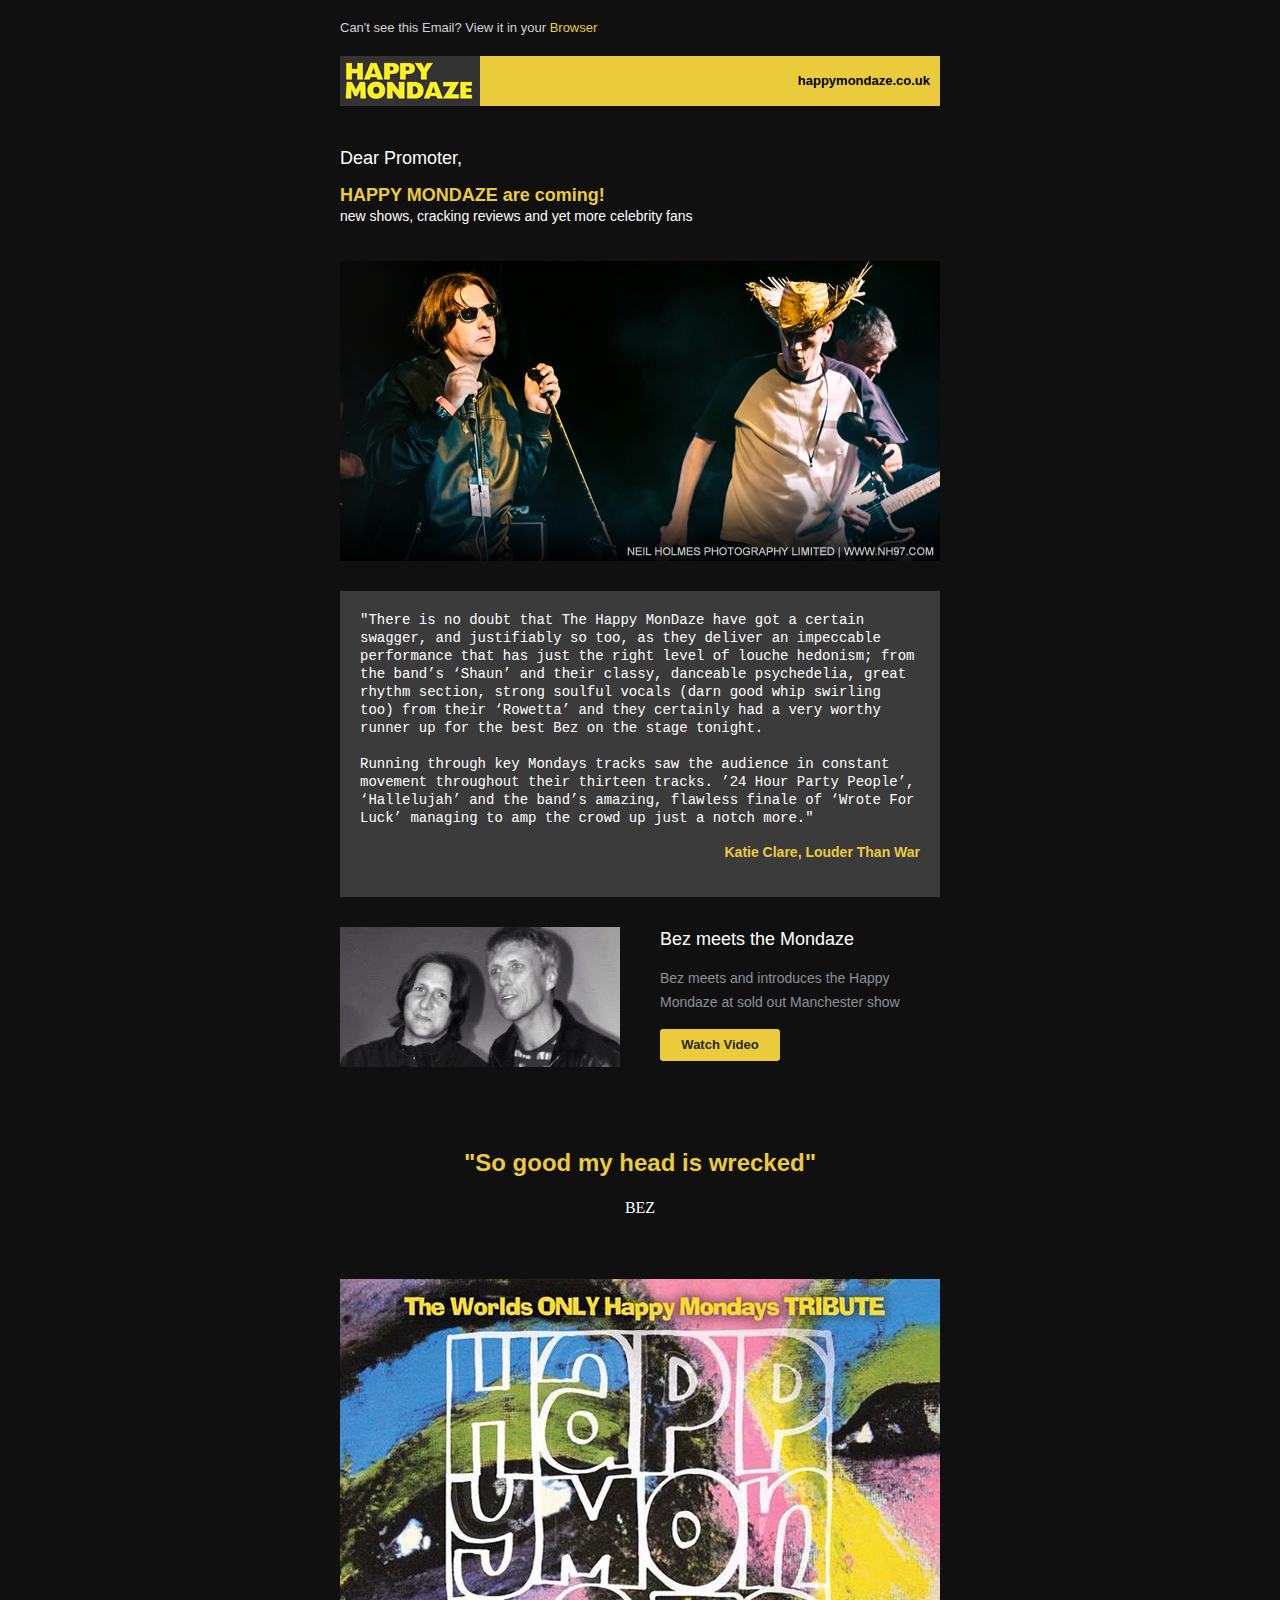
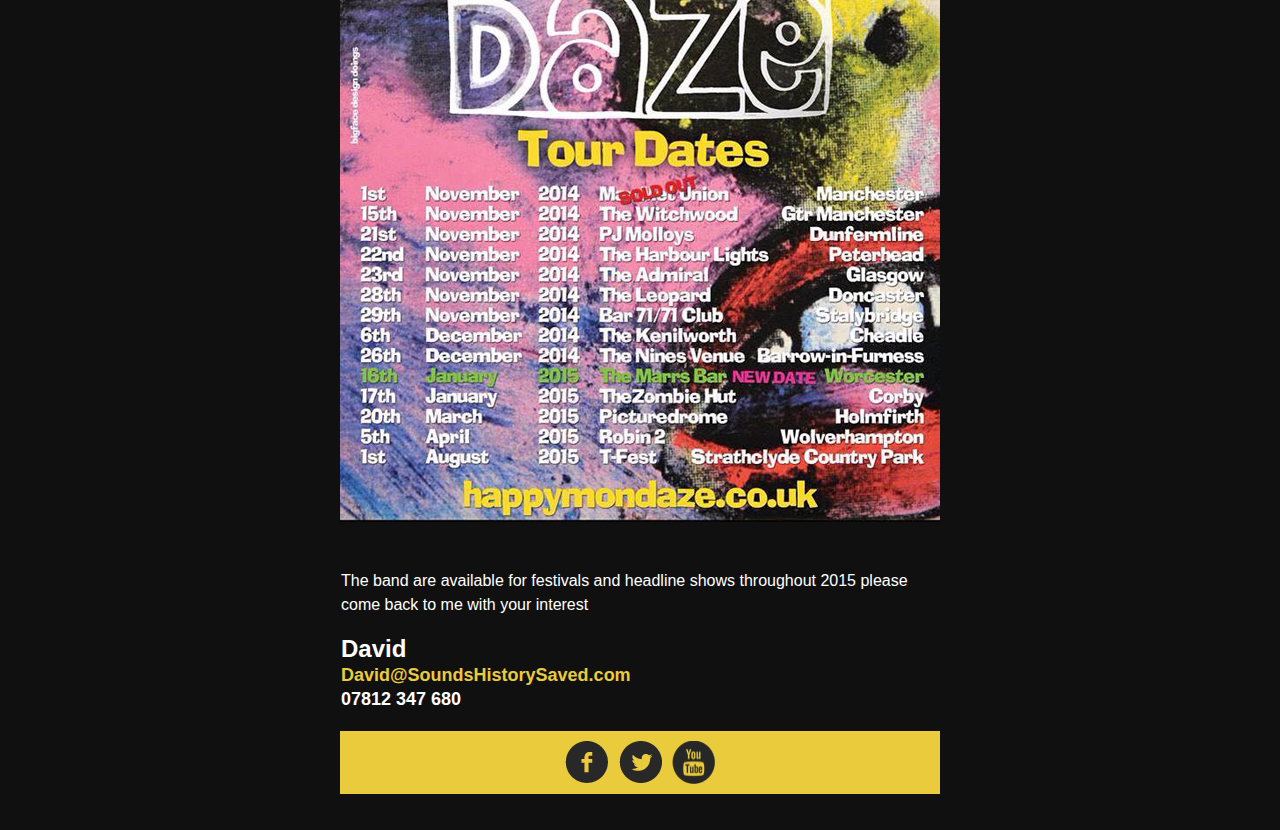
==== mailshot/index.html @ 397bf944 "mailshot" ====
<!DOCTYPE html PUBLIC "-//W3C//DTD XHTML 1.0 Strict//EN" "http://www.w3.org/TR/xhtml1/DTD/xhtml1-strict.dtd">
<html xmlns="http://www.w3.org/1999/xhtml">
   <head>
      <meta http-equiv="Content-Type" content="text/html; charset=utf-8" />
      <meta name="viewport" content="width=device-width, initial-scale=1.0"/>
      <title>Tempo-Responsive Email Template</title>
      
      <style type="text/css">
         /* Client-specific Styles */
         div, p, a, li, td { -webkit-text-size-adjust:none; }
         #outlook a {padding:0;} /* Force Outlook to provide a "view in browser" menu link. */
         html{width: 100%; }
         body{width:100% !important; -webkit-text-size-adjust:100%; -ms-text-size-adjust:100%; margin:0; padding:0; background-color: #101010;}
         /* Prevent Webkit and Windows Mobile platforms from changing default font sizes, while not breaking desktop design. */
         .ExternalClass {width:100%;} /* Force Hotmail to display emails at full width */
         .ExternalClass, .ExternalClass p, .ExternalClass span, .ExternalClass font, .ExternalClass td, .ExternalClass div {line-height: 100%;} /* Force Hotmail to display normal line spacing. */
         #backgroundTable {margin:0; padding:0; width:100% !important; line-height: 100% !important;}
         img {outline:none; text-decoration:none;border:none; -ms-interpolation-mode: bicubic;}
         a img {border:none;}
         .image_fix {display:block;}
         p {margin: 0px 0px !important;}
         table td {border-collapse: collapse;}
         table { border-collapse:collapse; mso-table-lspace:0pt; mso-table-rspace:0pt; }
         a {color: #33b9ff;text-decoration: none;text-decoration:none!important;}
         /*STYLES*/
         table[class=full] { width: 100%; clear: both; }
         /*IPAD STYLES*/
         @media only screen and (max-width: 640px) {
         a[href^="tel"], a[href^="sms"] {
         text-decoration: none;
         color: #33b9ff; /* or whatever your want */
         pointer-events: none;
         cursor: default;
         }
         .mobile_link a[href^="tel"], .mobile_link a[href^="sms"] {
         text-decoration: default;
         color: #33b9ff !important;
         pointer-events: auto;
         cursor: default;
         }
         td[class=right] {text-align: center!important;}
         table[class=devicewidth] {width: 440px!important;}
         table[class=devicewidthinner] {width: 420px!important;}
         img[class=banner] {width: 440px!important;height:220px!important;}
         img[class=col2img] {width: 440px!important;height:220px!important;}
         img[class=poster] {width: 440px!important;height:618px!important;}
         
         
         }
         /*IPHONE STYLES*/
         @media only screen and (max-width: 480px) {
         a[href^="tel"], a[href^="sms"] {
         text-decoration: none;
         color: #33b9ff; /* or whatever your want */
         pointer-events: none;
         cursor: default;
         }
         .mobile_link a[href^="tel"], .mobile_link a[href^="sms"] {
         text-decoration: default;
         color: #33b9ff !important; 
         pointer-events: auto;
         cursor: default;
         }
         table[class=devicewidth] {width: 280px!important;}
         table[class=devicewidthinner] {width: 260px!important;}
         img[class=banner] {width: 280px!important;height:140px!important;}
        img[class=poster] {width: 280px!important;height:393px!important;}     
         img[class=col2img] {width: 280px!important;height:140px!important;}
         
        
         }
      </style>
   </head>
   <body>
<!-- Start of preheader -->
<table width="100%"  cellpadding="0" cellspacing="0" border="0" id="backgroundTable" st-sortable="preheader" " >
   <tbody>
      <tr>
         <td>
            <table width="600" cellpadding="0" cellspacing="0" border="0" align="center" class="devicewidth" ">
               <tbody>
                  <tr>
                     <td width="100%">
                        <table width="600" cellpadding="0" cellspacing="0" border="0" align="center" class="devicewidth">
                           <tbody>
                              <!-- Spacing -->
                              <tr>
                                 <td width="100%" height="20"></td>
                              </tr>
                              <!-- Spacing -->
                              <tr>
                                 <td width="100%" align="left" valign="middle" style="font-family: Helvetica, arial, sans-serif; font-size: 13px; color: #d3d3d3" st-content="preheader" style="background-color: black!important;">
                                    Can't see this Email? View it in your <a href="#" style="text-decoration: none; color: #eacb3c">Browser </a> 
                                 </td>
                              </tr>
                              <!-- Spacing -->
                              <tr>
                                 <td width="100%" height="20"></td>
                              </tr>
                             
                           </tbody>
                        </table>
                     </td>
                  </tr>
               </tbody>
            </table>
         </td>
      </tr>
   </tbody>
</table>
<!-- End of preheader -->

<!-- Start of header -->
<table width="100%"  cellpadding="0" cellspacing="0" border="0" id="backgroundTable" st-sortable="header">
   <tbody>
      <tr>
         <td>
            <table width="600" cellpadding="0" cellspacing="0" border="0" align="center" class="devicewidth">
               <tbody>
                  <tr>
                     <td width="100%">
                        <table width="600" bgcolor="#eacb3c" cellpadding="0" cellspacing="0" border="0" align="center" class="devicewidth">
                           <tbody>
                              <tr>
                                 <td>
                                    <!-- logo -->
                                    <table bgcolor="#333333" width="140" align="left" border="0" cellpadding="0" cellspacing="0" class="devicewidth">
                                       <tbody>
                                          <tr>
                                             <td width="140" height="50" align="center">
                                                <div class="imgpop">
                                                   <a target="_blank" href="#">
                                                   <img src="img/logo.png" alt="" border="0" width="140" height="50" style="display:block; border:none; outline:none; text-decoration:none;">
                                                   </a>
                                                </div>
                                             </td>
                                          </tr>
                                       </tbody>
                                    </table>
                                    <!-- end of logo -->
                                    <!-- start of menu -->
                                    <table bgcolor="#eacb3c" width="250" height="50" border="0" align="right" valign="middle" cellpadding="0" cellspacing="0" border="0" class="devicewidth">
                                       <tbody>
                                          <tr>
                                             <td class="right" height="50" valign="middle" style="font-family: Helvetica, arial, sans-serif; font-size: 13px;color: #282828; text-align: right; padding-right: 10px" st-content="menu">
                                                 <p><strong><a style="color: #000" href="http://www.happymondaze.co.uk">happymondaze.co.uk</a></strong></p>
                                             </td>
                                          </tr>
                                       </tbody>
                                    </table>
                                    <!-- end of menu -->
                                 </td>
                              </tr>
                           </tbody>
                        </table>
                     </td>
                  </tr>
               </tbody>
            </table>
         </td>
      </tr>
   </tbody>
</table>
<!-- End of Header -->


       <!-- Start of preheader -->
<table width="100%"  cellpadding="0" cellspacing="0" border="0" id="backgroundTable" st-sortable="preheader" " >
   <tbody>
      <tr>
         <td>
            <table width="600" cellpadding="0" cellspacing="0" border="0" align="center" class="devicewidth">
               <tbody>
                  <tr>
                     <td width="100%">
                        <table width="600" cellpadding="0" cellspacing="0" border="0" align="center" class="devicewidth">
                           <tbody>
                              <!-- Spacing -->
                              <tr>
                                 <td width="100%" height="20"></td>
                              </tr>
                              <!-- Spacing -->
                                                              <!-- Spacing -->
                              <tr>
                                 <td width="100%" height="20"></td>
                              </tr>
                              <!-- Spacing -->
                              <td style="font-family: Helvetica, arial, sans-serif; font-size: 18px; color: #fff; text-align:left; line-height: 24px;">
                                                            Dear Promoter,</table>
                                                         </td>
                               <!-- Spacing -->
                                                      <tr>
                                                         <td width="100%" height="15" style="font-size:1px; line-height:1px; mso-line-height-rule: exactly;">&nbsp;</td>
                                                      </tr>
                                                      <!-- /Spacing -->
                            </tr>
                         <tr><td style="font-family: Helvetica, arial, sans-serif; font-size: 14px; color: #fff; text-align:left; line-height: 20px;">
                             <span style="color: #eacb3c; font-weight: bold; font-size: 18px; font-family: ">HAPPY MONDAZE are coming!</span> <br>new shows, cracking reviews and yet more celebrity fans
                                                         </td></tr>
                         <tr>
                                                         <td width="100%" height="15" style="font-size:1px; line-height:1px; mso-line-height-rule: exactly;">&nbsp;</td>
                                                      </tr>
                              <!-- Spacing -->
                              <tr>
                                 <td width="100%" height="20"></td>
                              </tr>
                             
                           </tbody>
                        </table>
                     </td>
                  </tr>
               </tbody>
            </table>
         </td>
      </tr>
   </tbody>
</table>
<!-- End of preheader -->

      

<!-- Start of main-banner -->
<table width="100%"  cellpadding="0" cellspacing="0" border="0" id="backgroundTable" st-sortable="banner">
   <tbody>
      <tr>
         <td>
            <table width="600" cellpadding="0" cellspacing="0" border="0" align="center" class="devicewidth">
               <tbody>
                  <tr>
                     <td width="100%">
                        <table width="600" align="center" cellspacing="0" cellpadding="0" border="0" class="devicewidth">
                           <tbody>
                              <tr>
                                 <!-- start of image -->
                                 <td align="center" st-image="banner-image">
                                    <div class="imgpop">
                                       <a target="_blank" href="#"><img width="600" border="0" height="300" alt="" border="0" style="display:block; border:none; outline:none; text-decoration:none;" src="img/shaun-and-bez.png" class="banner"></a>
                                    </div>
                                 </td>
                              </tr>
                           </tbody>
                        </table>
                        <!-- end of image -->
                     </td>
                  </tr>
               </tbody>
            </table>
         </td>
      </tr>
   </tbody>
</table>
<!-- End of main-banner -->  
<!-- Start of seperator -->
<table width="100%"  cellpadding="0" cellspacing="0" border="0" id="backgroundTable" st-sortable="seperator">
   <tbody>
      <tr>
         <td>
            <table width="600" align="center" cellspacing="0" cellpadding="0" border="0" class="devicewidth">
               <tbody>
                  <tr>
                     <td align="center" height="30" style="font-size:1px; line-height:1px;">&nbsp;</td>
                  </tr>
               </tbody>
            </table>
         </td>
      </tr>
   </tbody>
</table>
<!-- End of seperator -->   
    
<!-- start of Full text -->
<table width="100%"  cellpadding="0" cellspacing="0" border="0" id="backgroundTable" st-sortable="full-text">
   <tbody>
      <tr>
         <td>
            <table width="600" cellpadding="0" cellspacing="0" border="0" align="center" class="devicewidth">
               <tbody>
                  <tr>
                     <td width="100%">
                        <table bgcolor="#3b3b3b" width="600" cellpadding="0" cellspacing="0" border="0" align="center" class="devicewidth">
                           <tbody>
                              <!-- Spacing -->
                              <tr>
                                 <td height="20" style="font-size:1px; line-height:1px; mso-line-height-rule: exactly;">&nbsp;</td>
                              </tr>
                              <!-- Spacing -->
                              <tr>
                                 <td>
                                    <table width="560" align="center" cellpadding="0" cellspacing="0" border="0" class="devicewidthinner">
                                       <tbody>
                                          
                                        
                                          <!-- content -->
                                          <tr>
                                             <td style="font-family: Courier New, Helvetica, arial, sans-serif; font-size: 14px; color: #fff;  line-height: 18px;">
                                               "There is no doubt that The Happy MonDaze have got a certain swagger, and justifiably so too, as they deliver an impeccable performance that has just the right level of louche hedonism; from the band’s ‘Shaun’ and their classy, danceable psychedelia, great rhythm section, strong soulful vocals (darn good whip swirling too) from their ‘Rowetta’ and they certainly had a very worthy runner up for the best Bez on the stage tonight.<br><br> Running through key Mondays tracks saw the audience in constant movement throughout their thirteen tracks. ’24 Hour Party People’, ‘Hallelujah’ and the band’s amazing, flawless finale of ‘Wrote For Luck’ managing to amp the crowd up just a notch more."
                                             </td>
                                          </tr>
                                           <!-- Spacing -->
                                          <tr>
                                             <td width="100%" height="15" style="font-size:1px; line-height:1px; mso-line-height-rule: exactly;">&nbsp;</td>
                                          </tr>
                                           <tr>
                                           <td style="font-family: Helvetica, arial, sans-serif; font-size: 14px; color: #eacb3c;  line-height: 20px; text-align: right; font-weight: bold;">Katie Clare, Louder Than War
                                               
                                             </td>
                                               </tr>
                                          <!-- Spacing -->
                                          <!-- End of content -->
                                          <!-- Spacing -->
                                          <tr>
                                             <td width="100%" height="15" style="font-size:1px; line-height:1px; mso-line-height-rule: exactly;">&nbsp;</td>
                                          </tr>
                                          <!-- Spacing -->
                                       </tbody>
                                    </table>
                                 </td>
                              </tr>
                              <!-- Spacing -->
                              <tr>
                                 <td height="20" style="font-size:1px; line-height:1px; mso-line-height-rule: exactly;">&nbsp;</td>
                              </tr>
                              <!-- Spacing -->
                           </tbody>
                        </table>
                     </td>
                  </tr>
               </tbody>
            </table>
         </td>
      </tr>
   </tbody>
</table>
<!-- End of Full Text -->

<!-- Start of seperator -->
<table width="100%"  cellpadding="0" cellspacing="0" border="0" id="backgroundTable" st-sortable="seperator">
   <tbody>
      <tr>
         <td>
            <table width="600" align="center" cellspacing="0" cellpadding="0" border="0" class="devicewidth">
               <tbody>
                  <tr>
                     <td align="center" height="30" style="font-size:1px; line-height:1px;">&nbsp;</td>
                  </tr>
               </tbody>
            </table>
         </td>
      </tr>
   </tbody>
</table>
<!-- End of seperator -->  
<!-- Start of Left Image -->      
<table width="100%"  cellpadding="0" cellspacing="0" border="0" id="backgroundTable" st-sortable="left-image">
   <tbody>
      <tr>
         <td>
            <table width="600" cellpadding="0" cellspacing="0" border="0" align="center" class="devicewidth">
               <tbody>
                  <tr>
                     <td width="100%">
                        <table width="600" cellpadding="0" cellspacing="0" border="0" align="center" class="devicewidth">
                           <tbody>
                              <tr>
                                 <td>
                                    <!-- Start of left column -->
                                    <table width="280" align="left" border="0" cellpadding="0" cellspacing="0" class="devicewidth">
                                       <tbody>
                                          <!-- image -->
                                          <tr>
                                             <td width="280" height="140" align="center" class="devicewidth">
                                                <img src="img/marc-and-bez.png" alt="" border="0" width="280" height="140" style="display:block; border:none; outline:none; text-decoration:none;" class="col2img">
                                             </td>
                                          </tr>
                                          <!-- /image -->
                                       </tbody>
                                    </table>
                                    <!-- end of left column -->
                                    <!-- spacing for mobile devices-->
                                    <table align="left" border="0" cellpadding="0" cellspacing="0" class="mobilespacing">
                                       <tbody>
                                          <tr>
                                             <td width="100%" height="15" style="font-size:1px; line-height:1px; mso-line-height-rule: exactly;">&nbsp;</td>
                                          </tr>
                                       </tbody>
                                    </table>
                                    <!-- end of for mobile devices-->
                                    <!-- start of right column -->
                                    <table width="280" align="right" border="0" cellpadding="0" cellspacing="0" class="devicewidth">
                                       <tbody>
                                          <tr>
                                             <td>
                                                <table width="280" align="center" border="0" cellpadding="0" cellspacing="0" class="devicewidth">
                                                   <tbody>
                                                      <!-- title -->
                                                      <tr>
                                                         <td style="font-family: Helvetica, arial, sans-serif; font-size: 18px; color: #fff; text-align:left; line-height: 24px;">
                                                            Bez meets the Mondaze
                                                         </td>
                                                      </tr>
                                                      <!-- end of title -->
                                                      <!-- Spacing -->
                                                      <tr>
                                                         <td width="100%" height="15" style="font-size:1px; line-height:1px; mso-line-height-rule: exactly;">&nbsp;</td>
                                                      </tr>
                                                      <!-- /Spacing -->
                                                      <!-- content -->
                                                      <tr>
                                                         <td style="font-family: Helvetica, arial, sans-serif; font-size: 14px; color: #889098; text-align:left; line-height: 24px;">
                                                            Bez meets and introduces the Happy Mondaze at sold out Manchester show
                                                         </td>
                                                      </tr>
                                                      <!-- end of content -->
                                                      <!-- Spacing -->
                                                      <tr>
                                                         <td width="100%" height="15" style="font-size:1px; line-height:1px; mso-line-height-rule: exactly;">&nbsp;</td>
                                                      </tr>
                                                      <!-- /Spacing -->
                                                      <!-- read more -->
                                                      <tr>
                                                         <td>
                                                            <table width="120" height="32" bgcolor="#eacb3c" align="left" valign="middle" border="0" cellpadding="0" cellspacing="0" style="border-radius:3px;" st-button="learnmore">
                                                               <tbody>
                                                                  <tr>
                                                                     <td height="9" align="center" style="font-size:1px; line-height:1px;">&nbsp;</td>
                                                                  </tr>
                                                                  <tr>
                                                                     <td height="14" align="center" valign="middle" style="font-family: Helvetica, Arial, sans-serif; font-size: 13px; font-weight:bold;color: #ffffff; text-align:center; line-height: 14px; ; -webkit-text-size-adjust:none;" st-title="fulltext-btn">
                                                                         <a style="text-decoration: none;color: #282828; text-align:center;" href="https://www.facebook.com/video.php?v=1577838332444725&l=3696601178317453922">Watch Video</a>                                                                   </td>
                                                                  </tr>
                                                                  <tr>
                                                                     <td height="9" align="center" style="font-size:1px; line-height:1px;">&nbsp;</td>
                                                                  </tr>
                                                               </tbody>
                                                            </table>
                                                         </td>
                                                      </tr>
                                                      <!-- end of read more -->
                                                   </tbody>
                                                </table>
                                             </td>
                                          </tr>
                                       </tbody>
                                    </table>
                                    <!-- end of right column -->
                                 </td>
                              </tr>
                           </tbody>
                        </table>
                     </td>
                  </tr>
               </tbody>
            </table>
         </td>
      </tr>
   </tbody>
</table>
<!-- End of Left Image -->
<!-- Start of seperator -->
<table width="100%"  cellpadding="0" cellspacing="0" border="0" id="backgroundTable" st-sortable="seperator">
   <tbody>
      <tr>
         <td>
            <table width="600" align="center" cellspacing="0" cellpadding="0" border="0" class="devicewidth">
               <tbody>
                  <tr>
                     <td align="center" height="30" style="font-size:1px; line-height:1px;">&nbsp;</td>
                  </tr>
               </tbody>
            </table>
         </td>
      </tr>
   </tbody>
</table>
<!-- End of seperator -->
<!-- Start of seperator -->
<table width="100%"  cellpadding="0" cellspacing="0" border="0" id="backgroundTable" st-sortable="seperator">
   <tbody>
      <tr>
         <td>
            <table width="600" align="center" cellspacing="0" cellpadding="0" border="0" class="devicewidth">
               <tbody>
                  <tr>
                     <td align="center" height="30" style="font-size:1px; line-height:1px;">&nbsp;</td>
                  </tr>
               </tbody>
            </table>
         </td>
      </tr>
   </tbody>
</table>
<!-- End of seperator -->

<table width="100%" >
   <tbody>
      <tr>
         <td>
            <table width="600" align="center" class="devicewidth" >
               <tbody>
                  <tr>
                      <td align="center" ><h2 style="font-family: Arial, sans-serif; color: #eacb3c;">"So good my head is wrecked"</h2></td>
                  </tr>
                   <tr>
                   <td align="center" style="color: white;">BEZ</td>
                   </tr>
               </tbody>
            </table>
         </td>
      </tr>
   </tbody>
</table>

<!-- Start of seperator -->
<table width="100%"  cellpadding="0" cellspacing="0" border="0" id="backgroundTable" st-sortable="seperator">
   <tbody>
      <tr>
         <td>
            <table width="600" align="center" cellspacing="0" cellpadding="0" border="0" class="devicewidth">
               <tbody>
                  <tr>
                     <td align="center" height="30" style="font-size:1px; line-height:1px;">&nbsp;</td>
                  </tr>
               </tbody>
            </table>
         </td>
      </tr>
   </tbody>
</table>
<!-- End of seperator -->

<!-- Start of seperator -->
<table width="100%"  cellpadding="0" cellspacing="0" border="0" id="backgroundTable" st-sortable="seperator">
   <tbody>
      <tr>
         <td>
            <table width="600" align="center" cellspacing="0" cellpadding="0" border="0" class="devicewidth">
               <tbody>
                  <tr>
                     <td align="center" height="30" style="font-size:1px; line-height:1px;">&nbsp;</td>
                  </tr>
               </tbody>
            </table>
         </td>
      </tr>
   </tbody>
</table>
<!-- End of seperator -->


<!-- Start of main-banner -->
<table width="100%"  cellpadding="0" cellspacing="0" border="0" id="backgroundTable" st-sortable="banner">
   <tbody>
      <tr>
         <td>
            <table width="600" cellpadding="0" cellspacing="0" border="0" align="center" class="devicewidth">
               <tbody>
                  <tr>
                     <td width="100%">
                        <table width="600" align="center" cellspacing="0" cellpadding="0" border="0" class="devicewidth">
                           <tbody>
                              <tr>
                                 <!-- start of image -->
                                 <td align="center" st-image="banner-image">
                                    <div class="imgpop">
                                       <a target="_blank" href="#"><img width="600" border="0" height="843" alt="" border="0" style="display:block; border:none; outline:none; text-decoration:none;" src="img/tour-poster.png" class="poster"></a>
                                    </div>
                                 </td>
                              </tr>
                           </tbody>
                        </table>
                        <!-- end of image -->
                     </td>
                  </tr>
               </tbody>
            </table>
         </td>
      </tr>
   </tbody>
</table>
<!-- End of main-banner -->  
<!-- Start of seperator -->
<table width="100%"  cellpadding="0" cellspacing="0" border="0" id="backgroundTable" st-sortable="seperator">
   <tbody>
      <tr>
         <td>
            <table width="600" align="center" cellspacing="0" cellpadding="0" border="0" class="devicewidth">
               <tbody>
                  <tr>
                     <td align="center" height="30" style="font-size:1px; line-height:1px;">&nbsp;</td>
                  </tr>
               </tbody>
            </table>
         </td>
      </tr>
   </tbody>
</table>
<!-- End of seperator --> 

                                    <!-- spacing for mobile devices-->
                                    <table align="left" border="0" cellpadding="0" cellspacing="0" class="mobilespacing">
                                       <tbody>
                                          <tr>
                                             <td width="100%" height="15" style="font-size:1px; line-height:1px; mso-line-height-rule: exactly;">&nbsp;</td>
                                          </tr>
                                       </tbody>
                                    </table>
                                    <!-- end of for mobile devices-->
                                    


<table width="100%" >
   <tbody>
      <tr>
         <td>
            <table width="600" align="center" class="devicewidth" >
               <tbody style="font-family: Arial, sans-serif;">
                  <tr>
                      <td align="left" ><p style="color: #fff; line-height: 1.5;">The band are available for festivals and headline shows throughout 2015 please come back to me with your interest</p><h2 style="color: #fff; line-height: 1.0;">David<br><span style="font-size: 18px;"><a href="mailto:david@soundshistorysaved.com" style="color: #eacb3c;">David@SoundsHistorySaved.com</a><br>07812 347 680</a></span></h2></td>
                  </tr>
                   
               </tbody>
            </table>
         </td>
      </tr>
   </tbody>
</table>

<!-- Start of footer -->
<table width="100%"  cellpadding="0" cellspacing="0" border="0" id="backgroundTable" st-sortable="footer">
   <tbody>
      <tr>
         <td>
            <table width="600" bgcolor="#eacb3c" cellpadding="0" cellspacing="0" border="0" align="center" class="devicewidth">
               <tbody>
                  <tr>
                     <td width="100%">
                        <table bgcolor="#eacb3c" width="600" cellpadding="0" cellspacing="0" border="0" align="center" class="devicewidth">
                           <tbody>
                              <!-- Spacing -->
                              <tr>
                                 <td height="10" style="font-size:1px; line-height:1px; mso-line-height-rule: exactly;">&nbsp;</td>
                              </tr>
                              <!-- Spacing -->
                              <tr>
                                 <td>
                                    <!-- Social icons -->
                                    <table  width="150" align="center" border="0" cellpadding="0" cellspacing="0" class="devicewidth">
                                       <tbody>
                                          <tr>
                                             <td width="43" height="43" align="center">
                                                <div class="imgpop">
                                                   <a target="_blank" href="http://www.facebook.com/happymondaze">
                                                   <img src="img/facebook.png" alt="" border="0" width="43" height="43" style="display:block; border:none; outline:none; text-decoration:none;">
                                                   </a>
                                                </div>
                                             </td>
                                             <td align="left" width="20" style="font-size:1px; line-height:1px;">&nbsp;</td>
                                             <td width="43" height="43" align="center">
                                                <div class="imgpop">
                                                   <a target="_blank" href="http://www.twitter.com/happymondaze">
                                                   <img src="img/twitter.png" alt="" border="0" width="43" height="43" style="display:block; border:none; outline:none; text-decoration:none;">
                                                   </a>
                                                </div>
                                             </td>
                                             <td align="left" width="20" style="font-size:1px; line-height:1px;">&nbsp;</td>
                                             <td width="43" height="43" align="center">
                                                <div class="imgpop">
                                                   <a target="_blank" href="http://www.youtube.com/thehappymondaze">
                                                   <img src="img/youtube.png" alt="" border="0" width="43" height="43" style="display:block; border:none; outline:none; text-decoration:none;">
                                                   </a>
                                                </div>
                                             </td>
                                          </tr>
                                       </tbody>
                                    </table>
                                    <!-- end of Social icons -->
                                 </td>
                              </tr>
                              <!-- Spacing -->
                              <tr>
                                 <td height="10" style="font-size:1px; line-height:1px; mso-line-height-rule: exactly;">&nbsp;</td>
                              </tr>
                              <!-- Spacing -->
                           </tbody>
                        </table>
                     </td>
                  </tr>
               </tbody>
            </table>
         </td>
      </tr>
   </tbody>
</table>
<!-- End of footer -->
<!-- Start of Postfooter -->
<table width="100%"  cellpadding="0" cellspacing="0" border="0" id="backgroundTable" st-sortable="postfooter" >
   <tbody>
      <tr>
         <td>
            <table width="600" cellpadding="0" cellspacing="0" border="0" align="center" class="devicewidth">
               <tbody>
                  <!-- Spacing -->
                  <tr>
                     <td width="100%" height="20"></td>
                  </tr>
                  <!-- Spacing -->
                  <tr>
                     &nbsp;
                  </tr>
                 
               </tbody>
            </table>
         </td>
      </tr>
   </tbody>
</table>
<!-- End of postfooter -->      
   </body>
   </html>
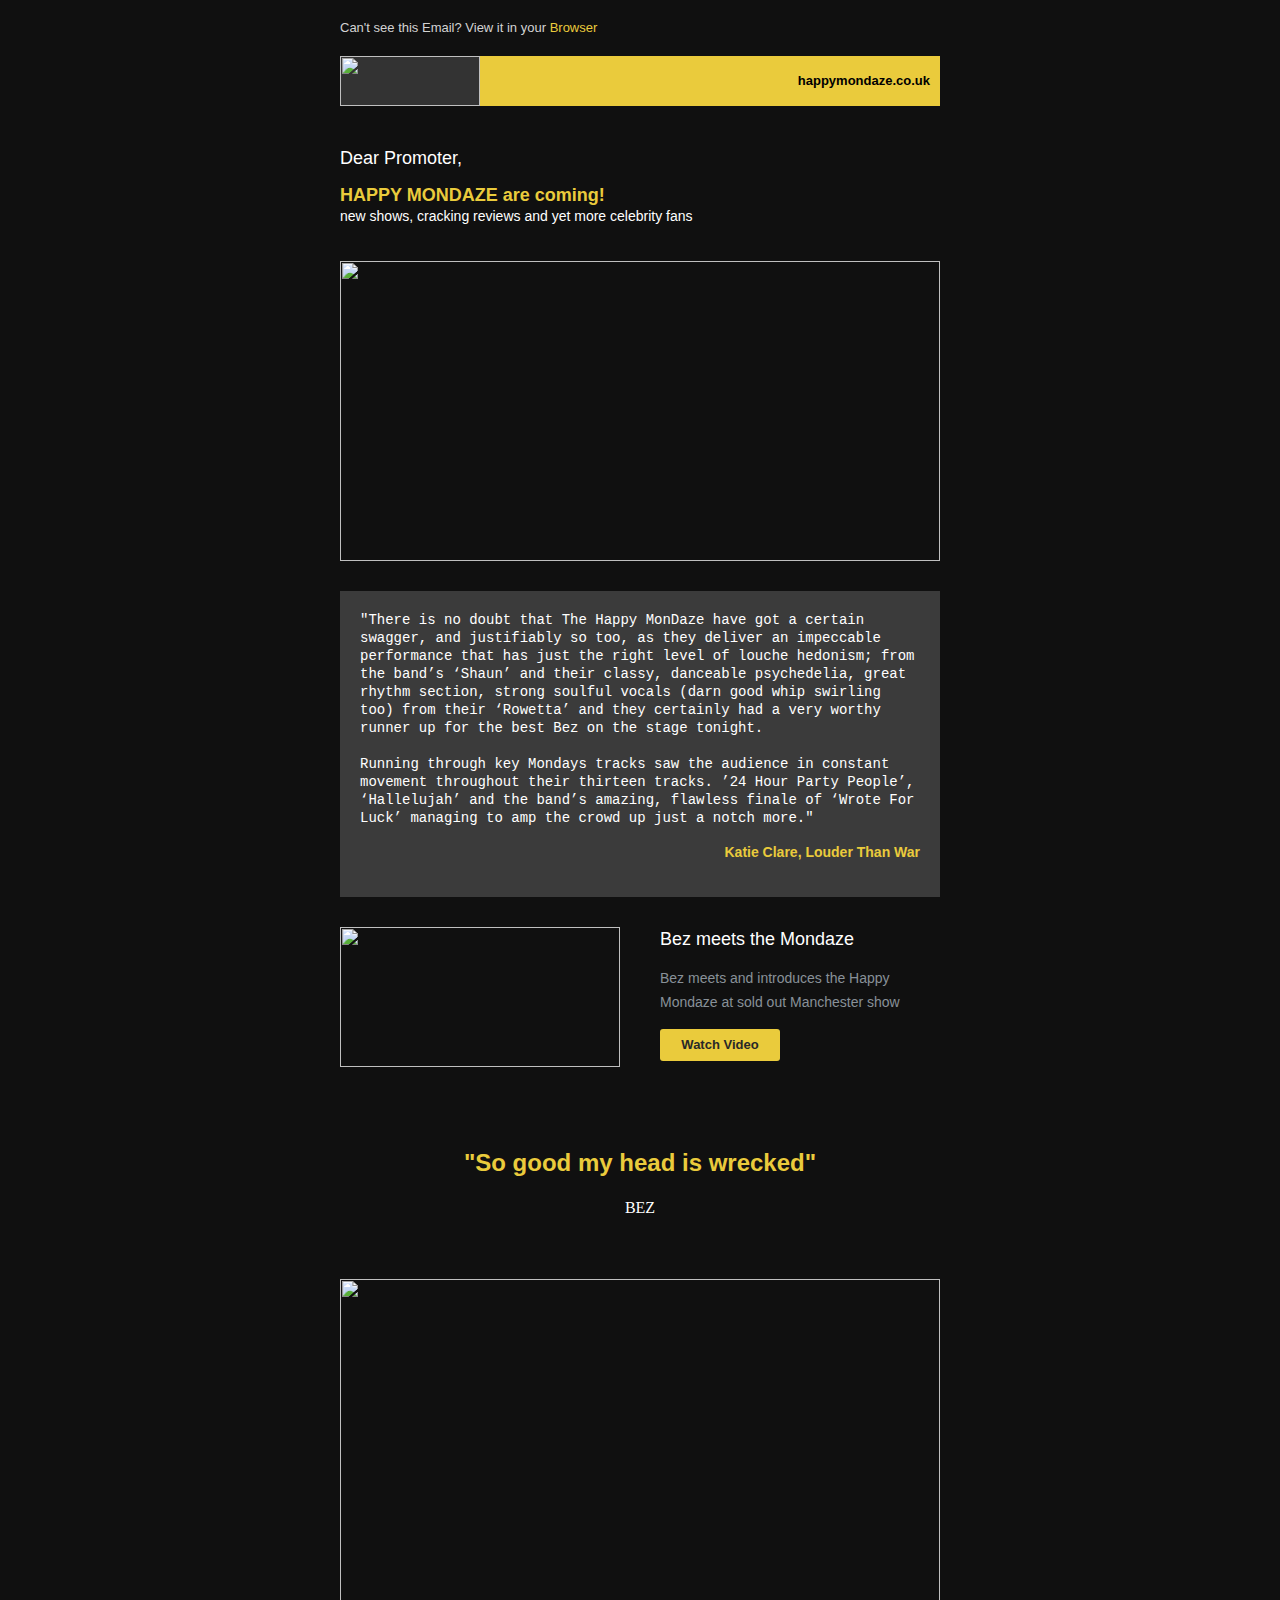
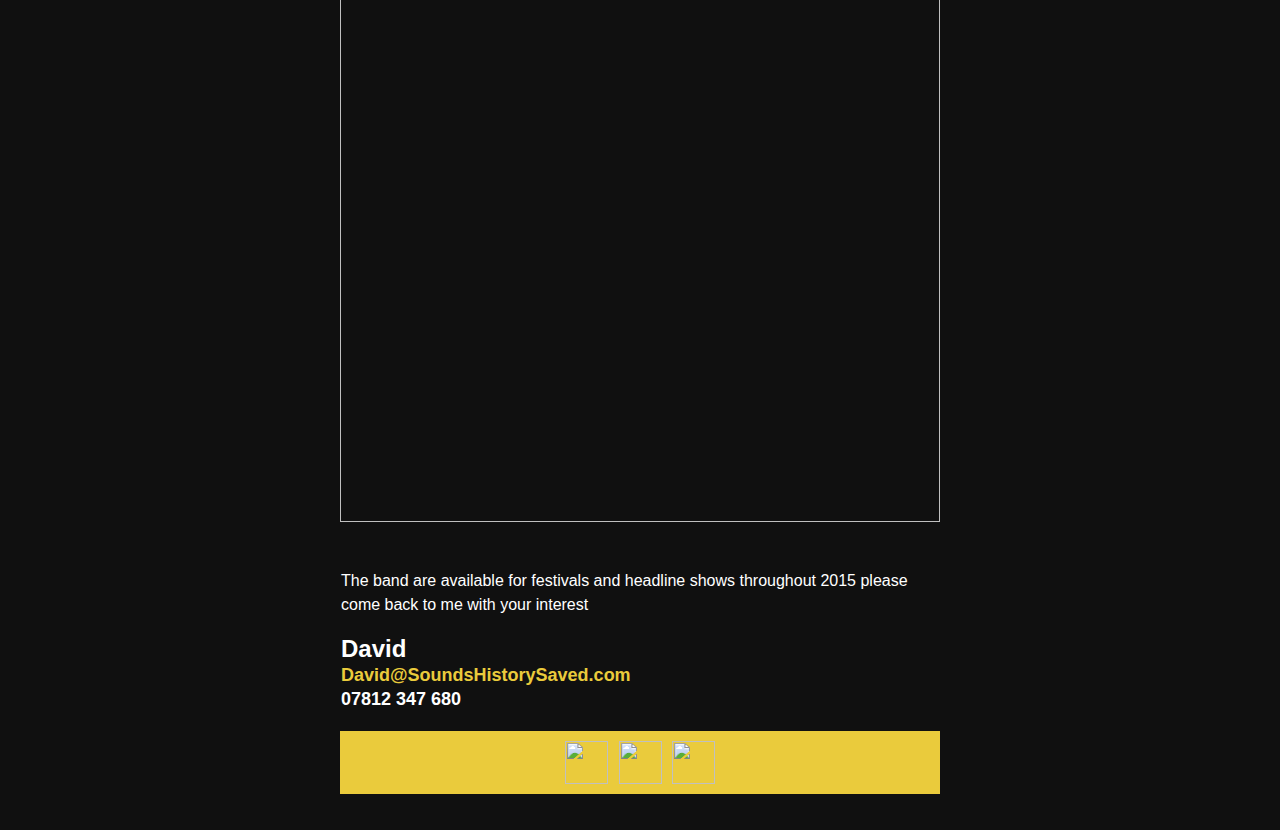
==== commit 32e1593e: "absolute paths" ====
--- a/mailshot/index.html
+++ b/mailshot/index.html
@@ -131,7 +131,7 @@
                                              <td width="140" height="50" align="center">
                                                 <div class="imgpop">
                                                    <a target="_blank" href="#">
-                                                   <img src="img/logo.png" alt="" border="0" width="140" height="50" style="display:block; border:none; outline:none; text-decoration:none;">
+                                                   <img src="http://www.happymondaze.co.uk/img/logo.png" alt="" border="0" width="140" height="50" style="display:block; border:none; outline:none; text-decoration:none;">
                                                    </a>
                                                 </div>
                                              </td>
@@ -235,7 +235,7 @@
                                  <!-- start of image -->
                                  <td align="center" st-image="banner-image">
                                     <div class="imgpop">
-                                       <a target="_blank" href="#"><img width="600" border="0" height="300" alt="" border="0" style="display:block; border:none; outline:none; text-decoration:none;" src="img/shaun-and-bez.png" class="banner"></a>
+                                       <a target="_blank" href="#"><img width="600" border="0" height="300" alt="" border="0" style="display:block; border:none; outline:none; text-decoration:none;" src="http://happymondaze.co.uk/mailshot/img/shaun-and-bez.png" class="banner"></a>
                                     </div>
                                  </td>
                               </tr>
@@ -370,7 +370,7 @@
                                           <!-- image -->
                                           <tr>
                                              <td width="280" height="140" align="center" class="devicewidth">
-                                                <img src="img/marc-and-bez.png" alt="" border="0" width="280" height="140" style="display:block; border:none; outline:none; text-decoration:none;" class="col2img">
+                                                <img src="http://happymondaze.co.uk/mailshot/img/marc-and-bez.png" alt="" border="0" width="280" height="140" style="display:block; border:none; outline:none; text-decoration:none;" class="col2img">
                                              </td>
                                           </tr>
                                           <!-- /image -->
@@ -563,7 +563,7 @@
                                  <!-- start of image -->
                                  <td align="center" st-image="banner-image">
                                     <div class="imgpop">
-                                       <a target="_blank" href="#"><img width="600" border="0" height="843" alt="" border="0" style="display:block; border:none; outline:none; text-decoration:none;" src="img/tour-poster.png" class="poster"></a>
+                                       <a target="_blank" href="#"><img width="600" border="0" height="843" alt="" border="0" style="display:block; border:none; outline:none; text-decoration:none;" src="http://happymondaze.co.uk/mailshot/img/tour-poster.png" class="poster"></a>
                                     </div>
                                  </td>
                               </tr>
@@ -651,7 +651,7 @@
                                              <td width="43" height="43" align="center">
                                                 <div class="imgpop">
                                                    <a target="_blank" href="http://www.facebook.com/happymondaze">
-                                                   <img src="img/facebook.png" alt="" border="0" width="43" height="43" style="display:block; border:none; outline:none; text-decoration:none;">
+                                                   <img src="http://happymondaze.co.uk/mailshot/img/facebook.png" alt="" border="0" width="43" height="43" style="display:block; border:none; outline:none; text-decoration:none;">
                                                    </a>
                                                 </div>
                                              </td>
@@ -659,7 +659,7 @@
                                              <td width="43" height="43" align="center">
                                                 <div class="imgpop">
                                                    <a target="_blank" href="http://www.twitter.com/happymondaze">
-                                                   <img src="img/twitter.png" alt="" border="0" width="43" height="43" style="display:block; border:none; outline:none; text-decoration:none;">
+                                                   <img src="http://happymondaze.co.uk/mailshot/img/twitter.png" alt="" border="0" width="43" height="43" style="display:block; border:none; outline:none; text-decoration:none;">
                                                    </a>
                                                 </div>
                                              </td>
@@ -667,7 +667,7 @@
                                              <td width="43" height="43" align="center">
                                                 <div class="imgpop">
                                                    <a target="_blank" href="http://www.youtube.com/thehappymondaze">
-                                                   <img src="img/youtube.png" alt="" border="0" width="43" height="43" style="display:block; border:none; outline:none; text-decoration:none;">
+                                                   <img src="http://happymondaze.co.uk/mailshot/img/youtube.png" alt="" border="0" width="43" height="43" style="display:block; border:none; outline:none; text-decoration:none;">
                                                    </a>
                                                 </div>
                                              </td>
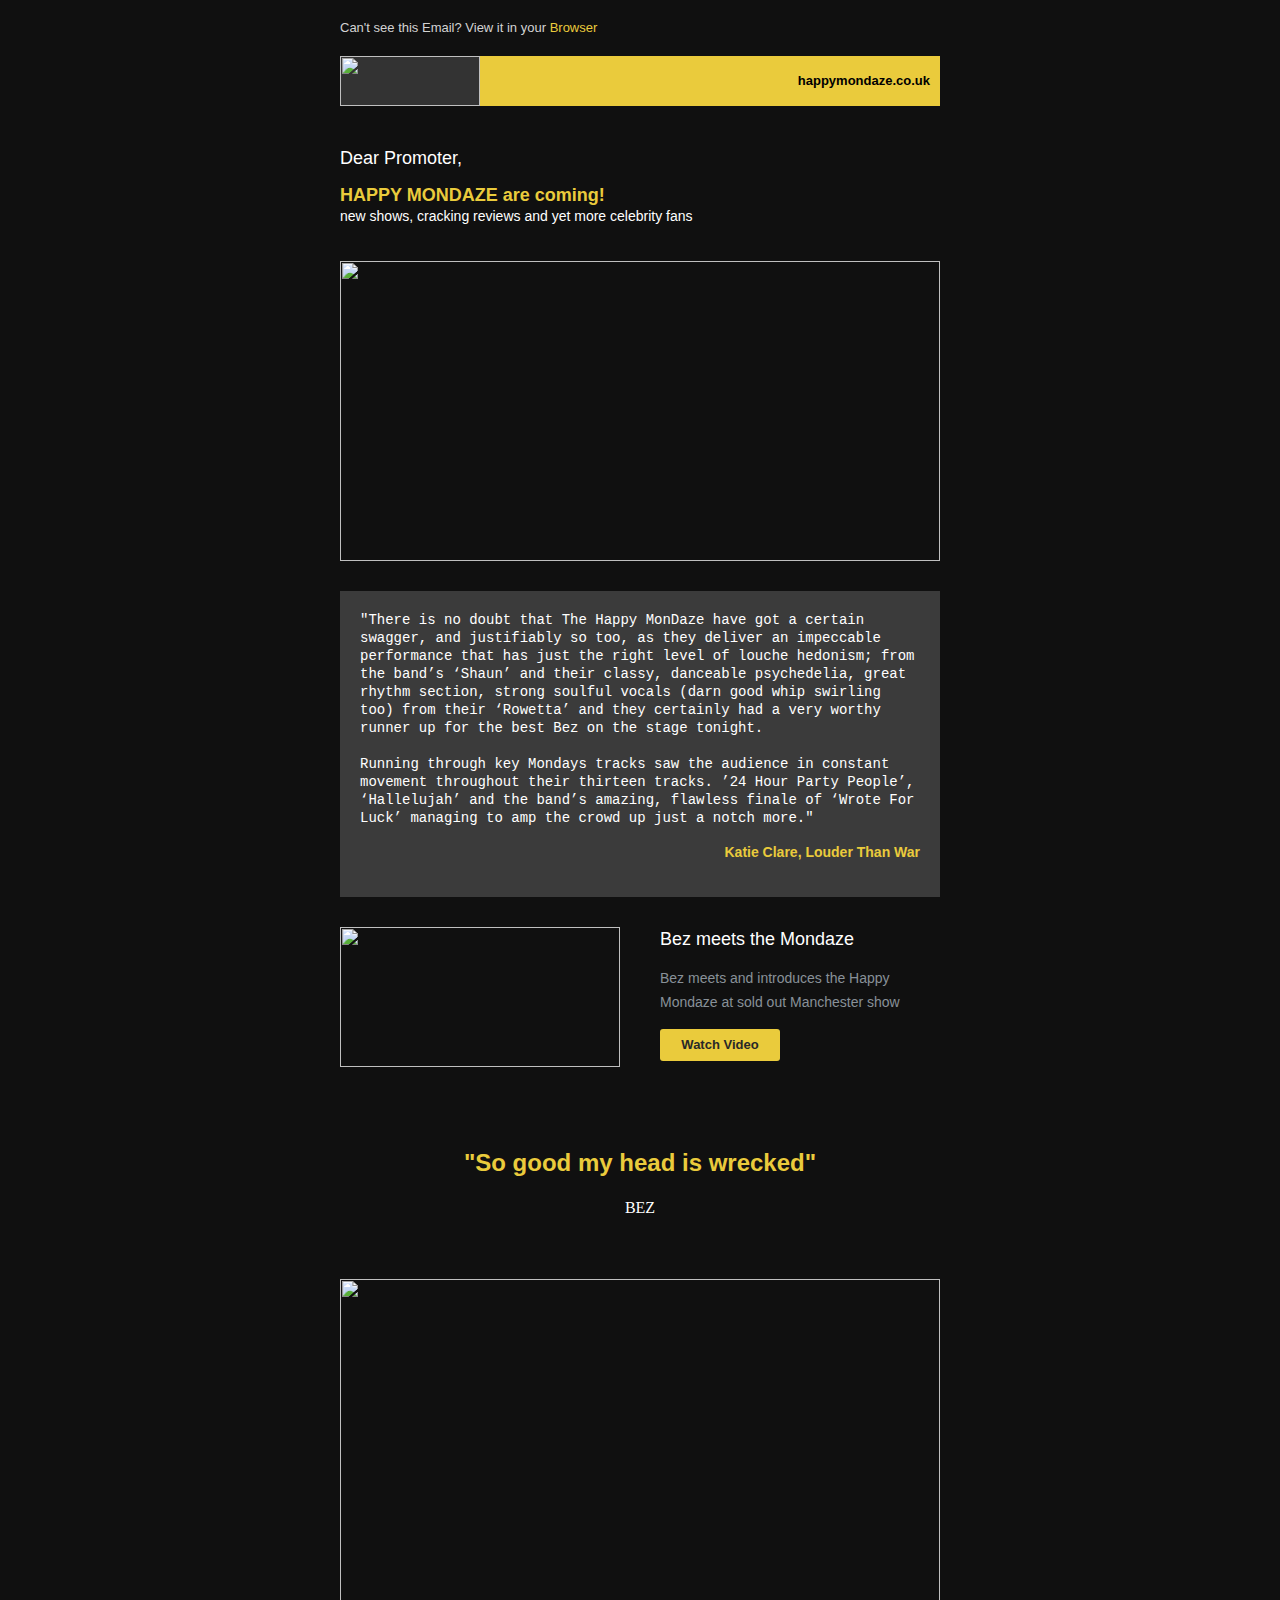
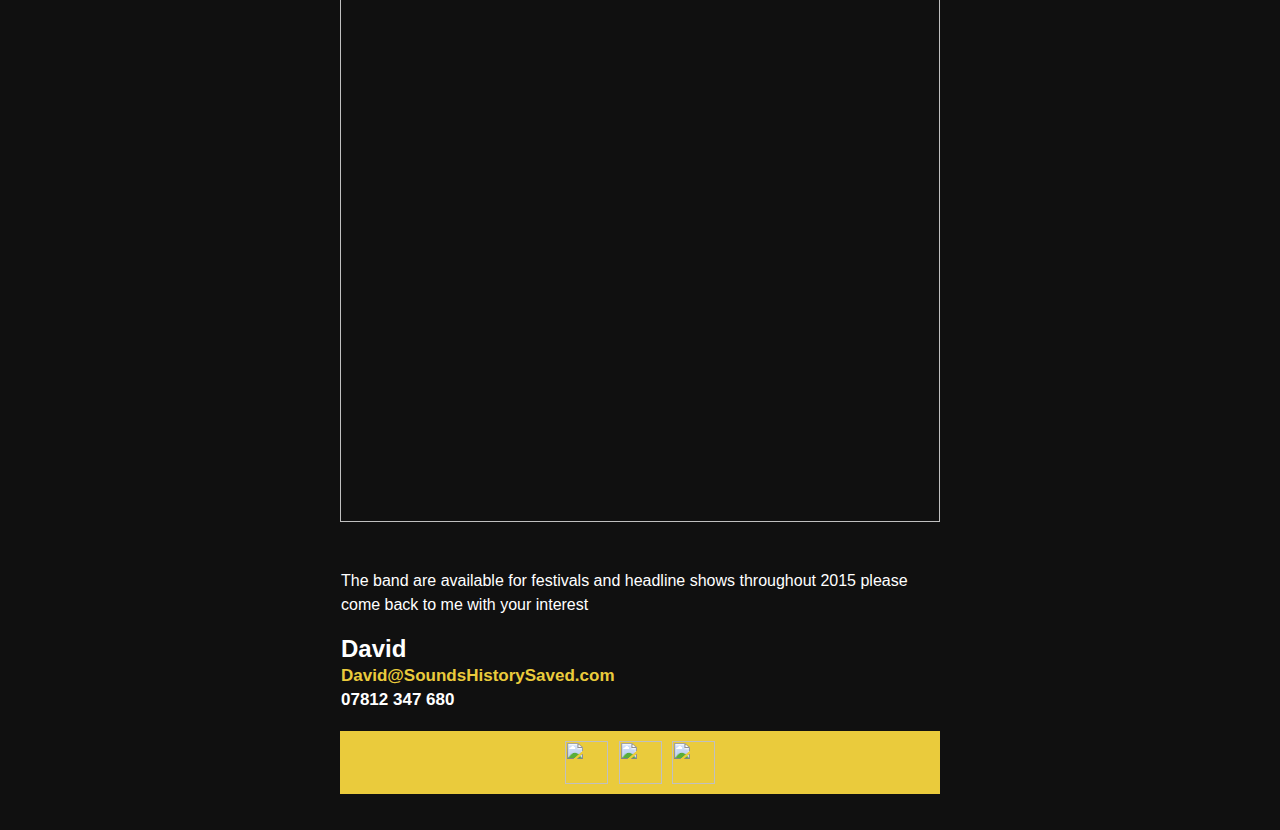
==== commit 00141d1b: "background" ====
--- a/mailshot/index.html
+++ b/mailshot/index.html
@@ -4,7 +4,7 @@
    <head>
       <meta http-equiv="Content-Type" content="text/html; charset=utf-8" />
       <meta name="viewport" content="width=device-width, initial-scale=1.0"/>
-      <title>Tempo-Responsive Email Template</title>
+      <title>Happy Mondze</title>
       
       <style type="text/css">
          /* Client-specific Styles */
@@ -73,6 +73,10 @@
       </style>
    </head>
    <body>
+
+<table width='100%' bgcolor='#101010'>
+
+          
 <!-- Start of preheader -->
 <table width="100%"  cellpadding="0" cellspacing="0" border="0" id="backgroundTable" st-sortable="preheader" " >
    <tbody>
@@ -91,7 +95,7 @@
                               <!-- Spacing -->
                               <tr>
                                  <td width="100%" align="left" valign="middle" style="font-family: Helvetica, arial, sans-serif; font-size: 13px; color: #d3d3d3" st-content="preheader" style="background-color: black!important;">
-                                    Can't see this Email? View it in your <a href="#" style="text-decoration: none; color: #eacb3c">Browser </a> 
+                                    Can't see this Email? View it in your <a href="http://happymondaze.co.uk/mailshot/index.html" style="text-decoration: none; color: #eacb3c">Browser </a> 
                                  </td>
                               </tr>
                               <!-- Spacing -->
@@ -131,7 +135,7 @@
                                              <td width="140" height="50" align="center">
                                                 <div class="imgpop">
                                                    <a target="_blank" href="#">
-                                                   <img src="http://www.happymondaze.co.uk/img/logo.png" alt="" border="0" width="140" height="50" style="display:block; border:none; outline:none; text-decoration:none;">
+                                                   <img src="http://happymondaze.co.uk/mailshot/img/logo.png" alt="" border="0" width="140" height="50" style="display:block; border:none; outline:none; text-decoration:none;">
                                                    </a>
                                                 </div>
                                              </td>
@@ -616,7 +620,7 @@
             <table width="600" align="center" class="devicewidth" >
                <tbody style="font-family: Arial, sans-serif;">
                   <tr>
-                      <td align="left" ><p style="color: #fff; line-height: 1.5;">The band are available for festivals and headline shows throughout 2015 please come back to me with your interest</p><h2 style="color: #fff; line-height: 1.0;">David<br><span style="font-size: 18px;"><a href="mailto:david@soundshistorysaved.com" style="color: #eacb3c;">David@SoundsHistorySaved.com</a><br>07812 347 680</a></span></h2></td>
+                      <td align="left" ><p style="color: #fff; line-height: 1.5;">The band are available for festivals and headline shows throughout 2015 please come back to me with your interest</p><h2 style="color: #fff; line-height: 1.0;">David<br><span style="font-size: 17px;"><a href="mailto:david@soundshistorysaved.com" style="color: #eacb3c;">David@SoundsHistorySaved.com</a><br>07812 347 680</a></span></h2></td>
                   </tr>
                    
                </tbody>
@@ -715,6 +719,10 @@
       </tr>
    </tbody>
 </table>
-<!-- End of postfooter -->      
+<!-- End of postfooter -->    
+
+ 
+</table>  
+
    </body>
-   </html>+   </html>
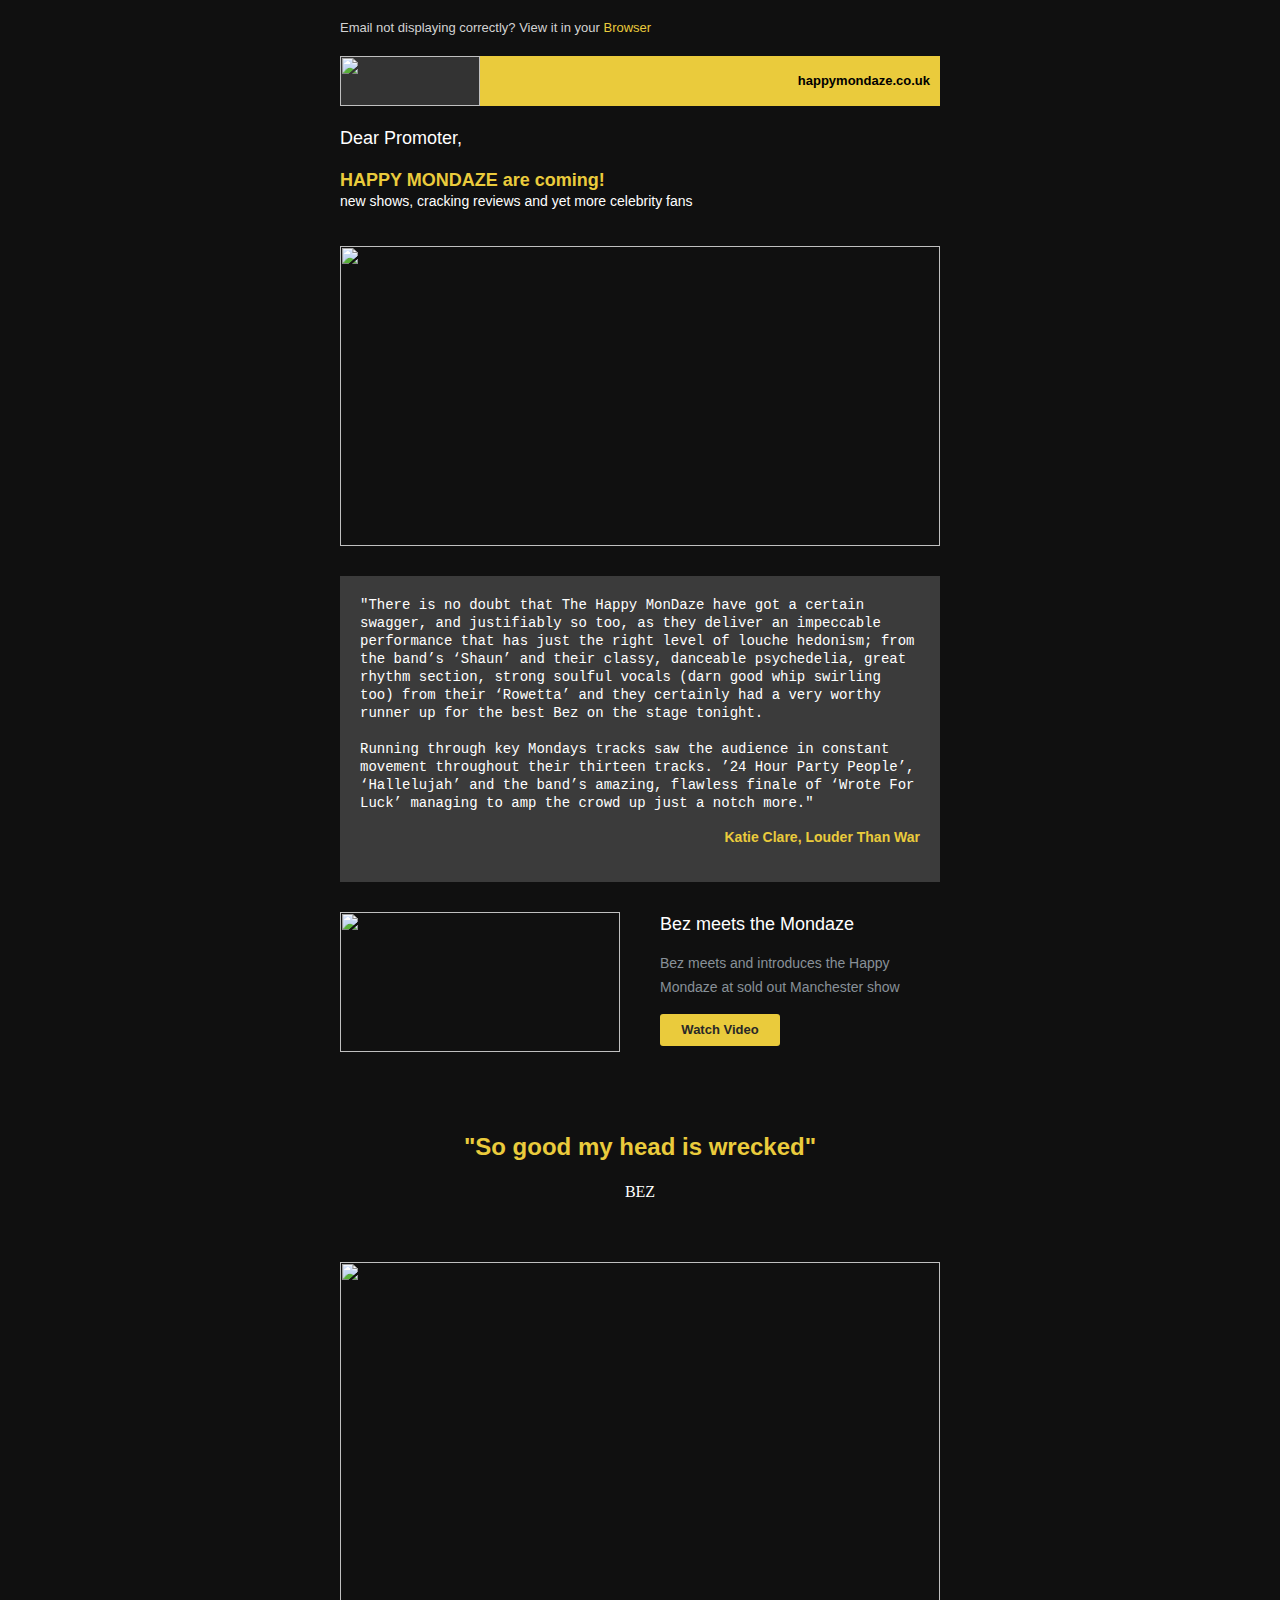
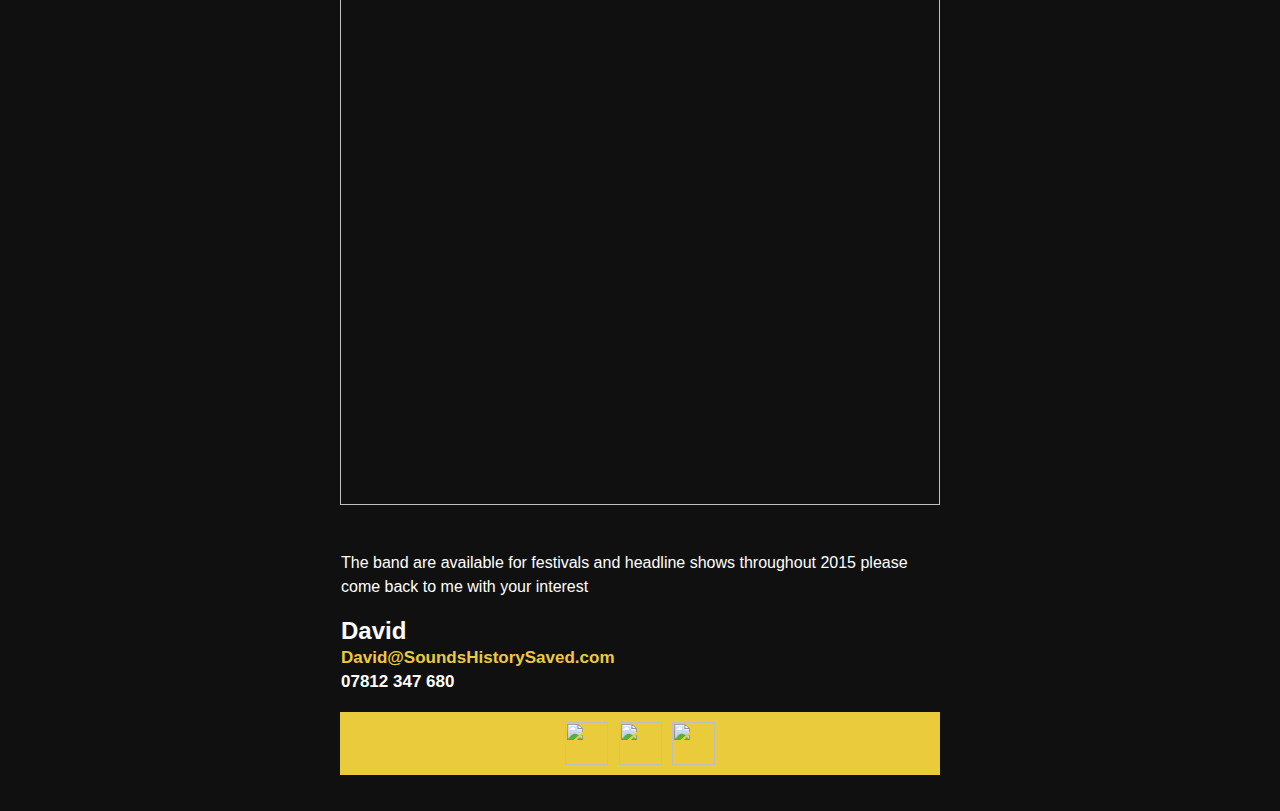
==== commit f57dc050: "gmail hacks" ====
--- a/mailshot/index.html
+++ b/mailshot/index.html
@@ -4,7 +4,7 @@
    <head>
       <meta http-equiv="Content-Type" content="text/html; charset=utf-8" />
       <meta name="viewport" content="width=device-width, initial-scale=1.0"/>
-      <title>Happy Mondze</title>
+      <title>Happy Mondaze</title>
       
       <style type="text/css">
          /* Client-specific Styles */
@@ -72,13 +72,16 @@
          }
       </style>
    </head>
-   <body>
-
-<table width='100%' bgcolor='#101010'>
+   <body style="width:100% !important; -webkit-text-size-adjust:100%; -ms-text-size-adjust:100%; margin:0; padding:0; background-color: #101010;">
+
+
+
+           
+        
 
           
 <!-- Start of preheader -->
-<table width="100%"  cellpadding="0" cellspacing="0" border="0" id="backgroundTable" st-sortable="preheader" " >
+<table width="100%"  cellpadding="0" cellspacing="0" border="0" id="backgroundTable" st-sortable="preheader"  bgcolor='#101010'>
    <tbody>
       <tr>
          <td>
@@ -90,17 +93,17 @@
                            <tbody>
                               <!-- Spacing -->
                               <tr>
-                                 <td width="100%" height="20"></td>
-                              </tr>
-                              <!-- Spacing -->
-                              <tr>
-                                 <td width="100%" align="left" valign="middle" style="font-family: Helvetica, arial, sans-serif; font-size: 13px; color: #d3d3d3" st-content="preheader" style="background-color: black!important;">
-                                    Can't see this Email? View it in your <a href="http://happymondaze.co.uk/mailshot/index.html" style="text-decoration: none; color: #eacb3c">Browser </a> 
+                                 <td width="100%" height="20">&nbsp;</td>
+                              </tr>
+                              <!-- Spacing -->
+                              <tr>
+                                 <td width="100%" align="left" valign="middle" style="font-family: Helvetica, arial, sans-serif; font-size: 13px; color: #d3d3d3;" st-content="preheader">
+                                    Email not displaying correctly? View it in your <a href="http://happymondaze.co.uk/mailshot/index.html" style="text-decoration: none; color: #eacb3c">Browser </a> 
                                  </td>
                               </tr>
                               <!-- Spacing -->
                               <tr>
-                                 <td width="100%" height="20"></td>
+                                 <td width="100%" height="20">&nbsp;</td>
                               </tr>
                              
                            </tbody>
@@ -116,7 +119,7 @@
 <!-- End of preheader -->
 
 <!-- Start of header -->
-<table width="100%"  cellpadding="0" cellspacing="0" border="0" id="backgroundTable" st-sortable="header">
+<table width="100%"  cellpadding="0" cellspacing="0" border="0" id="backgroundTable" st-sortable="header" bgcolor='#101010'>
    <tbody>
       <tr>
          <td>
@@ -144,7 +147,7 @@
                                     </table>
                                     <!-- end of logo -->
                                     <!-- start of menu -->
-                                    <table bgcolor="#eacb3c" width="250" height="50" border="0" align="right" valign="middle" cellpadding="0" cellspacing="0" border="0" class="devicewidth">
+                                    <table bgcolor='#eacb3c' width="250" height="50" border="0" align="right" valign="middle" cellpadding="0" cellspacing="0" border="0" class="devicewidth">
                                        <tbody>
                                           <tr>
                                              <td class="right" height="50" valign="middle" style="font-family: Helvetica, arial, sans-serif; font-size: 13px;color: #282828; text-align: right; padding-right: 10px" st-content="menu">
@@ -170,7 +173,7 @@
 
 
        <!-- Start of preheader -->
-<table width="100%"  cellpadding="0" cellspacing="0" border="0" id="backgroundTable" st-sortable="preheader" " >
+<table width="100%"  cellpadding="0" cellspacing="0" border="0" id="backgroundTable" st-sortable="preheader" bgcolor='#101010' >
    <tbody>
       <tr>
          <td>
@@ -180,34 +183,30 @@
                      <td width="100%">
                         <table width="600" cellpadding="0" cellspacing="0" border="0" align="center" class="devicewidth">
                            <tbody>
-                              <!-- Spacing -->
-                              <tr>
-                                 <td width="100%" height="20"></td>
-                              </tr>
-                              <!-- Spacing -->
+                              
                                                               <!-- Spacing -->
                               <tr>
-                                 <td width="100%" height="20"></td>
-                              </tr>
-                              <!-- Spacing -->
-                              <td style="font-family: Helvetica, arial, sans-serif; font-size: 18px; color: #fff; text-align:left; line-height: 24px;">
-                                                            Dear Promoter,</table>
+                                 <td width="100%" height="20">&nbsp;</td>
+                              </tr>
+                              <!-- Spacing -->
+                              <td style="font-family: Helvetica, arial, sans-serif; font-size: 18px; color: #ffffff; text-align:left; line-height: 24px;">
+                                                            Dear Promoter,</td></tbody></table>
                                                          </td>
-                               <!-- Spacing -->
-                                                      <tr>
-                                                         <td width="100%" height="15" style="font-size:1px; line-height:1px; mso-line-height-rule: exactly;">&nbsp;</td>
-                                                      </tr>
-                                                      <!-- /Spacing -->
+                              <!-- Spacing -->
+                              <tr>
+                                 <td width="100%" height="20">&nbsp;</td>
+                              </tr>
+                                                      
                             </tr>
-                         <tr><td style="font-family: Helvetica, arial, sans-serif; font-size: 14px; color: #fff; text-align:left; line-height: 20px;">
-                             <span style="color: #eacb3c; font-weight: bold; font-size: 18px; font-family: ">HAPPY MONDAZE are coming!</span> <br>new shows, cracking reviews and yet more celebrity fans
+                         <tr><td style="font-family: Helvetica, arial, sans-serif; font-size: 14px; color: #ffffff; text-align:left; line-height: 20px;">
+                             <span style="color: #eacb3c; font-weight: bold; font-size: 18px; font-family: Helvetica, arial, sans-serif;">HAPPY MONDAZE are coming!</span> <br>new shows, cracking reviews and yet more celebrity fans
                                                          </td></tr>
                          <tr>
                                                          <td width="100%" height="15" style="font-size:1px; line-height:1px; mso-line-height-rule: exactly;">&nbsp;</td>
                                                       </tr>
                               <!-- Spacing -->
                               <tr>
-                                 <td width="100%" height="20"></td>
+                                 <td width="100%" height="20">&nbsp;</td>
                               </tr>
                              
                            </tbody>
@@ -216,16 +215,13 @@
                   </tr>
                </tbody>
             </table>
-         </td>
-      </tr>
-   </tbody>
-</table>
+       
 <!-- End of preheader -->
 
       
 
 <!-- Start of main-banner -->
-<table width="100%"  cellpadding="0" cellspacing="0" border="0" id="backgroundTable" st-sortable="banner">
+<table width="100%"  cellpadding="0" cellspacing="0" border="0" id="backgroundTable" st-sortable="banner" bgcolor='#101010'>
    <tbody>
       <tr>
          <td>
@@ -233,13 +229,13 @@
                <tbody>
                   <tr>
                      <td width="100%">
-                        <table width="600" align="center" cellspacing="0" cellpadding="0" border="0" class="devicewidth">
+                        <table width="600" align="center" cellspacing="0" cellpadding="0" border="0" class="devicewidth" bgcolor='#101010'>
                            <tbody>
                               <tr>
                                  <!-- start of image -->
                                  <td align="center" st-image="banner-image">
                                     <div class="imgpop">
-                                       <a target="_blank" href="#"><img width="600" border="0" height="300" alt="" border="0" style="display:block; border:none; outline:none; text-decoration:none;" src="http://happymondaze.co.uk/mailshot/img/shaun-and-bez.png" class="banner"></a>
+                                       <img width="600" border="0" height="300" alt="" border="0" style="display:block; border:none; outline:none; text-decoration:none;" src="http://happymondaze.co.uk/mailshot/img/shaun-and-bez.png" class="banner">
                                     </div>
                                  </td>
                               </tr>
@@ -254,9 +250,10 @@
       </tr>
    </tbody>
 </table>
-<!-- End of main-banner -->  
+<!-- End of main-banner --> 
+
 <!-- Start of seperator -->
-<table width="100%"  cellpadding="0" cellspacing="0" border="0" id="backgroundTable" st-sortable="seperator">
+<table width="100%"  cellpadding="0" cellspacing="0" border="0" id="backgroundTable" st-sortable="seperator" bgcolor='#101010'>
    <tbody>
       <tr>
          <td>
@@ -271,10 +268,10 @@
       </tr>
    </tbody>
 </table>
-<!-- End of seperator -->   
-    
+<!-- End of seperator -->  
+
 <!-- start of Full text -->
-<table width="100%"  cellpadding="0" cellspacing="0" border="0" id="backgroundTable" st-sortable="full-text">
+<table width="100%"  cellpadding="0" cellspacing="0" border="0" id="backgroundTable" st-sortable="full-text" bgcolor='#101010'>
    <tbody>
       <tr>
          <td>
@@ -339,7 +336,7 @@
 <!-- End of Full Text -->
 
 <!-- Start of seperator -->
-<table width="100%"  cellpadding="0" cellspacing="0" border="0" id="backgroundTable" st-sortable="seperator">
+<table width="100%"  cellpadding="0" cellspacing="0" border="0" id="backgroundTable" st-sortable="seperator" bgcolor='#101010'>
    <tbody>
       <tr>
          <td>
@@ -356,7 +353,7 @@
 </table>
 <!-- End of seperator -->  
 <!-- Start of Left Image -->      
-<table width="100%"  cellpadding="0" cellspacing="0" border="0" id="backgroundTable" st-sortable="left-image">
+<table width="100%"  cellpadding="0" cellspacing="0" border="0" id="backgroundTable" st-sortable="left-image" bgcolor='#101010'>
    <tbody>
       <tr>
          <td>
@@ -461,8 +458,8 @@
    </tbody>
 </table>
 <!-- End of Left Image -->
-<!-- Start of seperator -->
-<table width="100%"  cellpadding="0" cellspacing="0" border="0" id="backgroundTable" st-sortable="seperator">
+<!-- Start of seperator --> 
+<table width="100%"  cellpadding="0" cellspacing="0" border="0" id="backgroundTable" st-sortable="seperator" bgcolor='#101010'>
    <tbody>
       <tr>
          <td>
@@ -479,7 +476,7 @@
 </table>
 <!-- End of seperator -->
 <!-- Start of seperator -->
-<table width="100%"  cellpadding="0" cellspacing="0" border="0" id="backgroundTable" st-sortable="seperator">
+<table width="100%"  cellpadding="0" cellspacing="0" border="0" id="backgroundTable" st-sortable="seperator" bgcolor='#101010'>
    <tbody>
       <tr>
          <td>
@@ -496,7 +493,7 @@
 </table>
 <!-- End of seperator -->
 
-<table width="100%" >
+<table width="100%" cellpadding="0" cellspacing="0" border="0" bgcolor='#101010'>
    <tbody>
       <tr>
          <td>
@@ -515,8 +512,26 @@
    </tbody>
 </table>
 
+<!-- Start of seperator --> 
+<table width="100%"  cellpadding="0" cellspacing="0" border="0" id="backgroundTable" st-sortable="seperator" bgcolor='#101010'>
+   <tbody>
+      <tr>
+         <td>
+            <table width="600" align="center" cellspacing="0" cellpadding="0" border="0" class="devicewidth">
+               <tbody>
+                  <tr>
+                     <td align="center" height="30" style="font-size:1px; line-height:1px;">&nbsp;</td>
+                  </tr>
+               </tbody>
+            </table>
+         </td>
+      </tr>
+   </tbody>
+</table>
+<!-- End of seperator -->
+
 <!-- Start of seperator -->
-<table width="100%"  cellpadding="0" cellspacing="0" border="0" id="backgroundTable" st-sortable="seperator">
+<table width="100%"  cellpadding="0" cellspacing="0" border="0" id="backgroundTable" st-sortable="seperator" bgcolor='#101010'>
    <tbody>
       <tr>
          <td>
@@ -533,27 +548,9 @@
 </table>
 <!-- End of seperator -->
 
-<!-- Start of seperator -->
-<table width="100%"  cellpadding="0" cellspacing="0" border="0" id="backgroundTable" st-sortable="seperator">
-   <tbody>
-      <tr>
-         <td>
-            <table width="600" align="center" cellspacing="0" cellpadding="0" border="0" class="devicewidth">
-               <tbody>
-                  <tr>
-                     <td align="center" height="30" style="font-size:1px; line-height:1px;">&nbsp;</td>
-                  </tr>
-               </tbody>
-            </table>
-         </td>
-      </tr>
-   </tbody>
-</table>
-<!-- End of seperator -->
-
 
 <!-- Start of main-banner -->
-<table width="100%"  cellpadding="0" cellspacing="0" border="0" id="backgroundTable" st-sortable="banner">
+<table width="100%"  cellpadding="0" cellspacing="0" border="0" id="backgroundTable" st-sortable="banner" bgcolor='#101010'>
    <tbody>
       <tr>
          <td>
@@ -567,7 +564,7 @@
                                  <!-- start of image -->
                                  <td align="center" st-image="banner-image">
                                     <div class="imgpop">
-                                       <a target="_blank" href="#"><img width="600" border="0" height="843" alt="" border="0" style="display:block; border:none; outline:none; text-decoration:none;" src="http://happymondaze.co.uk/mailshot/img/tour-poster.png" class="poster"></a>
+                                       <img width="600" border="0" height="843" alt="" border="0" style="display:block; border:none; outline:none; text-decoration:none;" src="http://happymondaze.co.uk/mailshot/img/tour-poster.png" class="poster">
                                     </div>
                                  </td>
                               </tr>
@@ -584,7 +581,7 @@
 </table>
 <!-- End of main-banner -->  
 <!-- Start of seperator -->
-<table width="100%"  cellpadding="0" cellspacing="0" border="0" id="backgroundTable" st-sortable="seperator">
+<table width="100%"  cellpadding="0" cellspacing="0" border="0" id="backgroundTable" st-sortable="seperator" bgcolor='#101010'>
    <tbody>
       <tr>
          <td>
@@ -602,7 +599,7 @@
 <!-- End of seperator --> 
 
                                     <!-- spacing for mobile devices-->
-                                    <table align="left" border="0" cellpadding="0" cellspacing="0" class="mobilespacing">
+                                    <table align="left" border="0" cellpadding="0" cellspacing="0" class="mobilespacing" bgcolor='#101010'>
                                        <tbody>
                                           <tr>
                                              <td width="100%" height="15" style="font-size:1px; line-height:1px; mso-line-height-rule: exactly;">&nbsp;</td>
@@ -613,14 +610,14 @@
                                     
 
 
-<table width="100%" >
+<table width="100%" bgcolor='#101010' cellpadding="0" cellspacing="0" border="0" >
    <tbody>
       <tr>
          <td>
             <table width="600" align="center" class="devicewidth" >
                <tbody style="font-family: Arial, sans-serif;">
                   <tr>
-                      <td align="left" ><p style="color: #fff; line-height: 1.5;">The band are available for festivals and headline shows throughout 2015 please come back to me with your interest</p><h2 style="color: #fff; line-height: 1.0;">David<br><span style="font-size: 17px;"><a href="mailto:david@soundshistorysaved.com" style="color: #eacb3c;">David@SoundsHistorySaved.com</a><br>07812 347 680</a></span></h2></td>
+                      <td align="left" ><p style="color: #fff; line-height: 1.5;">The band are available for festivals and headline shows throughout 2015 please come back to me with your interest</p><h2 style="color: #fff; line-height: 1.0;">David<br><span style="font-size: 17px;"><a href="mailto:david@soundshistorysaved.com" style="color: #eacb3c; text-decoration: none;">David@SoundsHistorySaved.com</a><br>07812 347 680</span></h2></td>
                   </tr>
                    
                </tbody>
@@ -631,7 +628,7 @@
 </table>
 
 <!-- Start of footer -->
-<table width="100%"  cellpadding="0" cellspacing="0" border="0" id="backgroundTable" st-sortable="footer">
+<table width="100%"  cellpadding="0" cellspacing="0" border="0" id="backgroundTable" st-sortable="footer" bgcolor='#101010'>
    <tbody>
       <tr>
          <td>
@@ -698,7 +695,7 @@
 </table>
 <!-- End of footer -->
 <!-- Start of Postfooter -->
-<table width="100%"  cellpadding="0" cellspacing="0" border="0" id="backgroundTable" st-sortable="postfooter" >
+<table width="100%"  cellpadding="0" cellspacing="0" border="0" id="backgroundTable" st-sortable="postfooter" bgcolor='#101010'>
    <tbody>
       <tr>
          <td>
@@ -706,7 +703,7 @@
                <tbody>
                   <!-- Spacing -->
                   <tr>
-                     <td width="100%" height="20"></td>
+                     <td width="100%" height="20">&nbsp;</td>
                   </tr>
                   <!-- Spacing -->
                   <tr>
@@ -722,7 +719,8 @@
 <!-- End of postfooter -->    
 
  
-</table>  
+
+
 
    </body>
    </html>
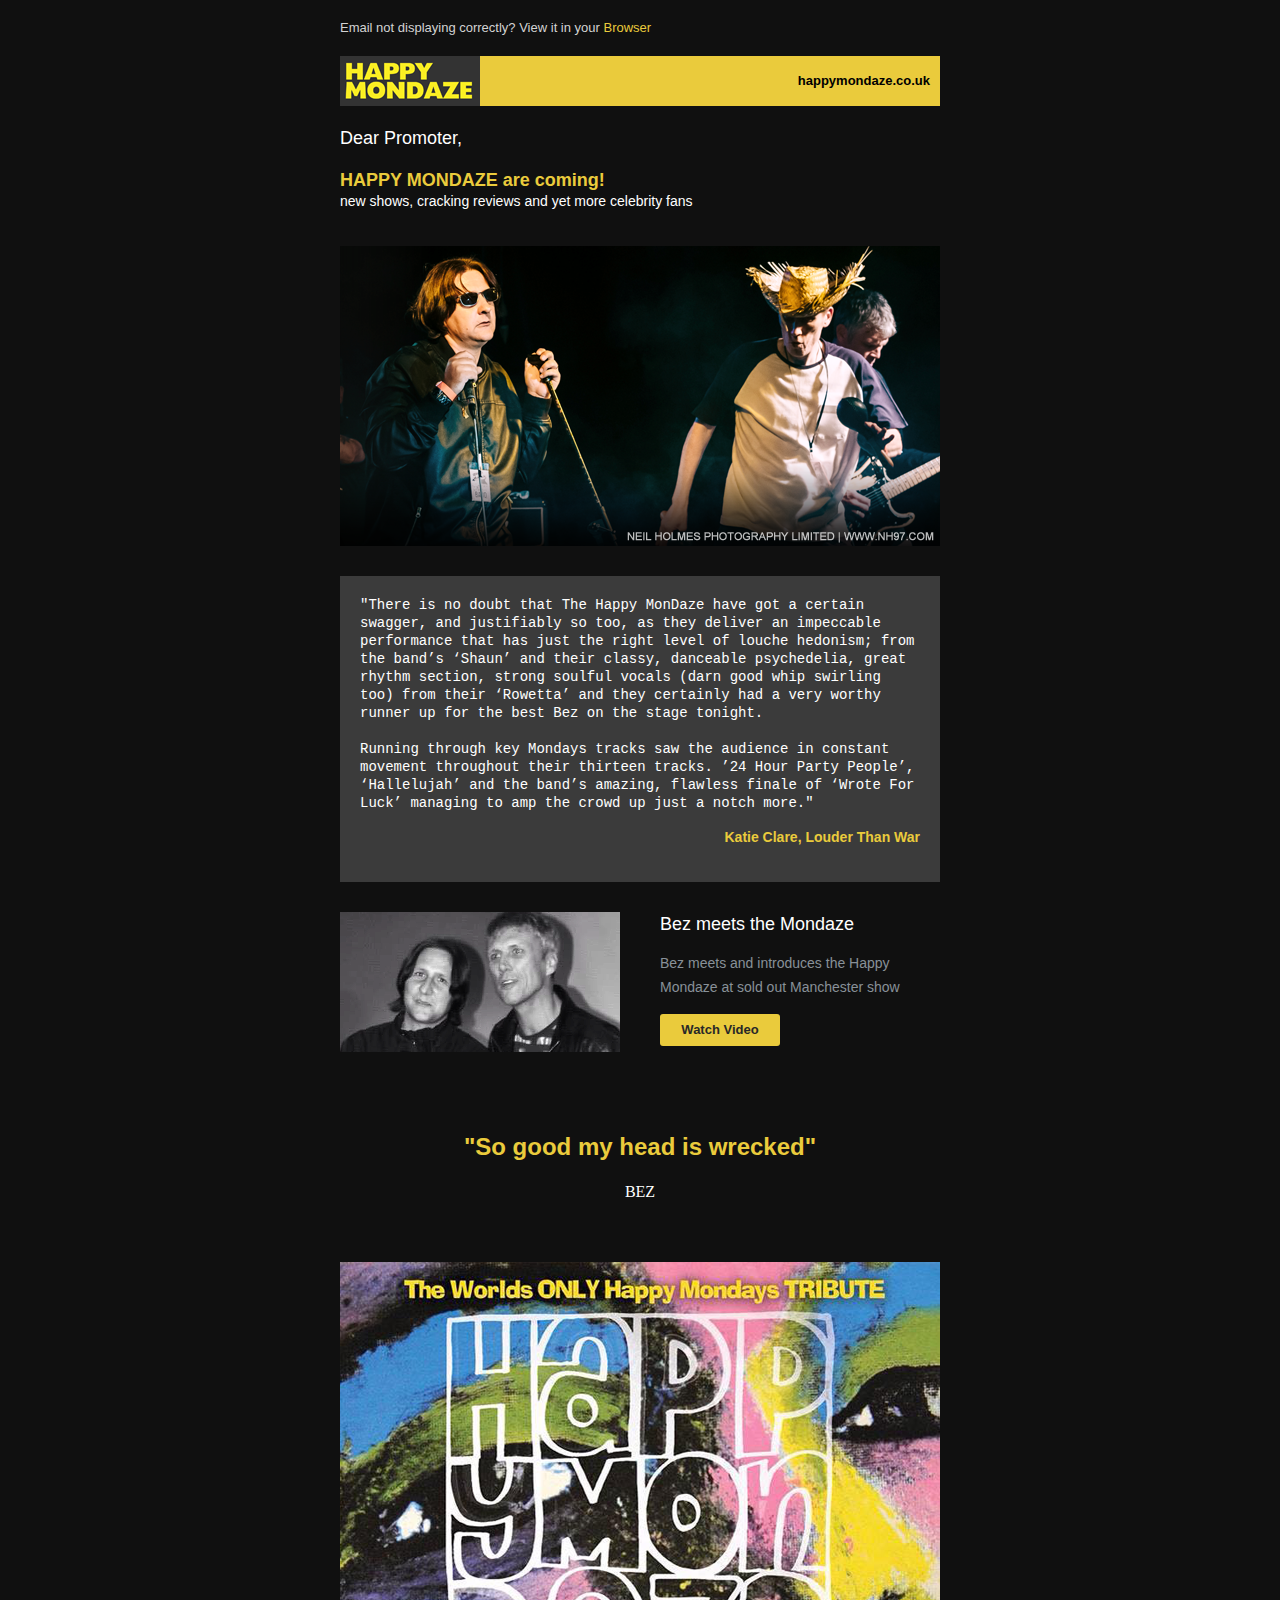
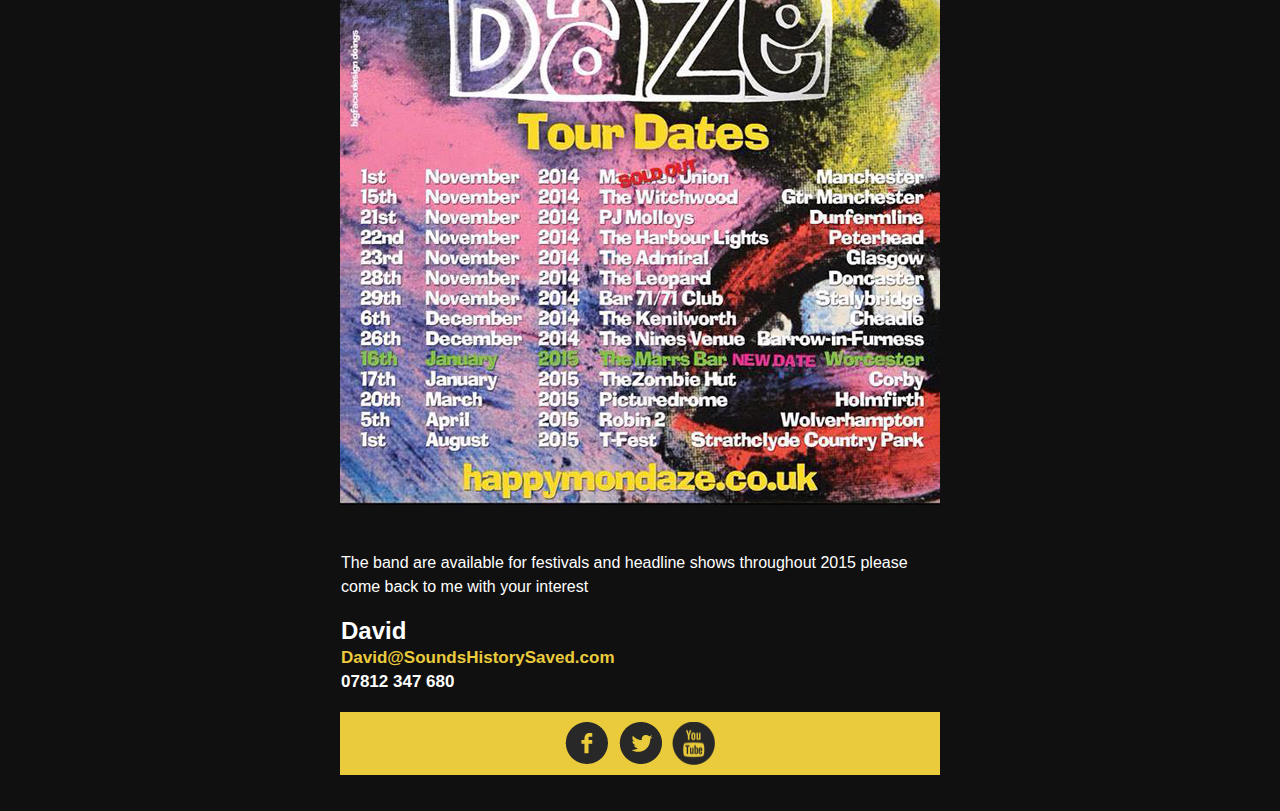
==== commit e2470d27: "a" ====
--- a/mailshot/index.html
+++ b/mailshot/index.html
@@ -1,4 +1,4 @@
-
+﻿
 <!DOCTYPE html PUBLIC "-//W3C//DTD XHTML 1.0 Strict//EN" "http://www.w3.org/TR/xhtml1/DTD/xhtml1-strict.dtd">
 <html xmlns="http://www.w3.org/1999/xhtml">
    <head>
@@ -138,7 +138,7 @@
                                              <td width="140" height="50" align="center">
                                                 <div class="imgpop">
                                                    <a target="_blank" href="#">
-                                                   <img src="http://happymondaze.co.uk/mailshot/img/logo.png" alt="" border="0" width="140" height="50" style="display:block; border:none; outline:none; text-decoration:none;">
+                                                   <img src="/mailshot/img/logo.png" alt="" border="0" width="140" height="50" style="display:block; border:none; outline:none; text-decoration:none;">
                                                    </a>
                                                 </div>
                                              </td>
@@ -151,7 +151,7 @@
                                        <tbody>
                                           <tr>
                                              <td class="right" height="50" valign="middle" style="font-family: Helvetica, arial, sans-serif; font-size: 13px;color: #282828; text-align: right; padding-right: 10px" st-content="menu">
-                                                 <p><strong><a style="color: #000" href="http://www.happymondaze.co.uk">happymondaze.co.uk</a></strong></p>
+                                                 <p><strong><a style="color: #000" href="">happymondaze.co.uk</a></strong></p>
                                              </td>
                                           </tr>
                                        </tbody>
@@ -235,7 +235,7 @@
                                  <!-- start of image -->
                                  <td align="center" st-image="banner-image">
                                     <div class="imgpop">
-                                       <img width="600" border="0" height="300" alt="" border="0" style="display:block; border:none; outline:none; text-decoration:none;" src="http://happymondaze.co.uk/mailshot/img/shaun-and-bez.png" class="banner">
+                                       <img width="600" border="0" height="300" alt="" border="0" style="display:block; border:none; outline:none; text-decoration:none;" src="/mailshot/img/shaun-and-bez.png" class="banner">
                                     </div>
                                  </td>
                               </tr>
@@ -371,7 +371,7 @@
                                           <!-- image -->
                                           <tr>
                                              <td width="280" height="140" align="center" class="devicewidth">
-                                                <img src="http://happymondaze.co.uk/mailshot/img/marc-and-bez.png" alt="" border="0" width="280" height="140" style="display:block; border:none; outline:none; text-decoration:none;" class="col2img">
+                                                <img src="/mailshot/img/marc-and-bez.png" alt="" border="0" width="280" height="140" style="display:block; border:none; outline:none; text-decoration:none;" class="col2img">
                                              </td>
                                           </tr>
                                           <!-- /image -->
@@ -564,7 +564,7 @@
                                  <!-- start of image -->
                                  <td align="center" st-image="banner-image">
                                     <div class="imgpop">
-                                       <img width="600" border="0" height="843" alt="" border="0" style="display:block; border:none; outline:none; text-decoration:none;" src="http://happymondaze.co.uk/mailshot/img/tour-poster.png" class="poster">
+                                       <img width="600" border="0" height="843" alt="" border="0" style="display:block; border:none; outline:none; text-decoration:none;" src="/mailshot/img/tour-poster.png" class="poster">
                                     </div>
                                  </td>
                               </tr>
@@ -652,7 +652,7 @@
                                              <td width="43" height="43" align="center">
                                                 <div class="imgpop">
                                                    <a target="_blank" href="http://www.facebook.com/happymondaze">
-                                                   <img src="http://happymondaze.co.uk/mailshot/img/facebook.png" alt="" border="0" width="43" height="43" style="display:block; border:none; outline:none; text-decoration:none;">
+                                                   <img src="/mailshot/img/facebook.png" alt="" border="0" width="43" height="43" style="display:block; border:none; outline:none; text-decoration:none;">
                                                    </a>
                                                 </div>
                                              </td>
@@ -660,7 +660,7 @@
                                              <td width="43" height="43" align="center">
                                                 <div class="imgpop">
                                                    <a target="_blank" href="http://www.twitter.com/happymondaze">
-                                                   <img src="http://happymondaze.co.uk/mailshot/img/twitter.png" alt="" border="0" width="43" height="43" style="display:block; border:none; outline:none; text-decoration:none;">
+                                                   <img src="/mailshot/img/twitter.png" alt="" border="0" width="43" height="43" style="display:block; border:none; outline:none; text-decoration:none;">
                                                    </a>
                                                 </div>
                                              </td>
@@ -668,7 +668,7 @@
                                              <td width="43" height="43" align="center">
                                                 <div class="imgpop">
                                                    <a target="_blank" href="http://www.youtube.com/thehappymondaze">
-                                                   <img src="http://happymondaze.co.uk/mailshot/img/youtube.png" alt="" border="0" width="43" height="43" style="display:block; border:none; outline:none; text-decoration:none;">
+                                                   <img src="/mailshot/img/youtube.png" alt="" border="0" width="43" height="43" style="display:block; border:none; outline:none; text-decoration:none;">
                                                    </a>
                                                 </div>
                                              </td>
